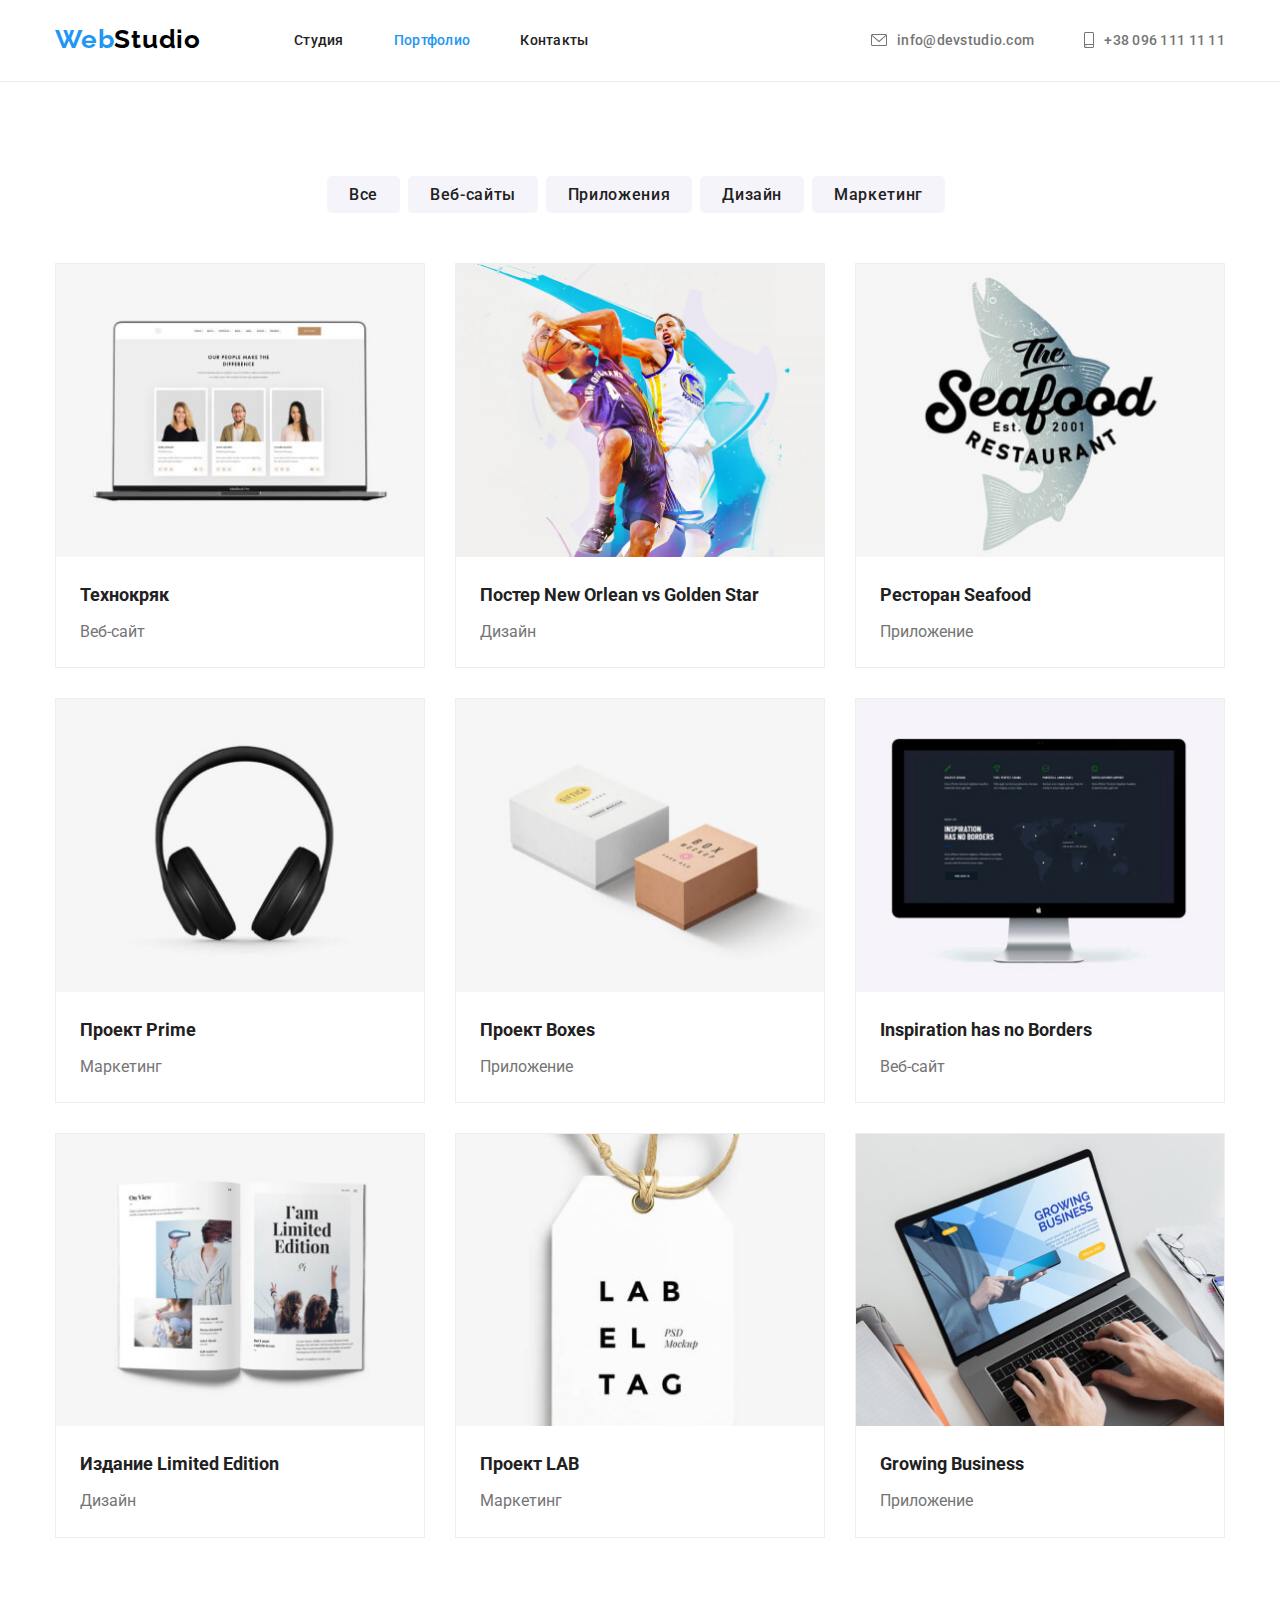
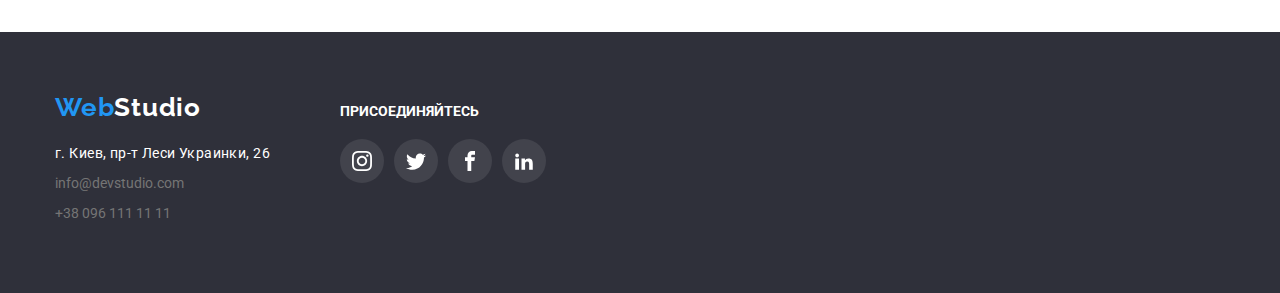
==== portfolio.html @ 6a92f4c7 "start project" ====
<!DOCTYPE html>
<html lang="en">
<head>
    <meta charset="UTF-8">
    <meta name="viewport" content="width=device-width, initial-scale=1.0">
    <meta http-equiv="X-UA-Compatible" content="ie=edge">
    <link rel="stylesheet" href="./css/normalize.css">
    <link rel="preconnect" href="https://fonts.gstatic.com">
    <link href="https://fonts.googleapis.com/css2?family=Raleway:wght@700&family=Roboto:wght@400;500;700;900&display=swap" rel="stylesheet">
    <link rel="stylesheet" href="./css/variables.css">
    <link rel="stylesheet" href="./images/icons/sprite.svg">
    <link rel="stylesheet" href="./css/style.css">
    <title>Portfolio</title>
</head>
<body>
    <header class="sec-header">
        <div class="container header">
            <nav class="header-nav">
                <a href="index.html"><span class="emblem">Web</span><span class="emblem-nav">Studio</span></a>
                <ul class="header-nav-list">
                    <li class="header-a"><a href="index.html">Студия</a></li>
                    <li class="header-a"><a class="header-a-portfolio" href="portfolio.html">Портфолио</a></li>
                    <li class="header-a"><a href="">Контакты</a></li>
                </ul>
            </nav>
            <ul class="header-nav-contacts">
                <li class="header-icon-text">
                    <a href="mailto:info@devstudio.com">
                        <svg class="icon icon-envelope">
                            <use href="./images/icons/sprite.svg#envelope"></use>
                        </svg>
                        info@devstudio.com
                    </a>
                </li>
                <li class="header-icon-text">
                    <a href="tel:+380961111111">
                        <svg class="icon icon-phone">
                            <use href="./images/icons/sprite.svg#phone"></use>
                        </svg>
                    +38 096 111 11 11</a>
                </li>
            </ul>
        </div>
    </header>
    <main>
        <section class="sec-view">
            <div class="container">
                <h1 hidden>Наши инструменты</h1>
                <ul class="tools">
                    <li><button class="btns">Все</button></li>
                    <li><button class="btns">Веб-сайты</button></li>
                    <li><button class="btns">Приложения</button></li>
                    <li><button class="btns">Дизайн</button></li>
                    <li><button class="btns">Маркетинг</button></li>
                </ul>
                <h2 hidden>Наши работы</h2>
                <ul class="view">
                    <li>
                        <a class="view-a" href="">
                            <img src="./images/note.jpg" alt="Технокряк">
                            <div class="view-card-text">
                                <h3>Технокряк</h3>
                                <p>Веб-сайт</p>
                            </div>
                        </a>
                    </li> 
                    <li>
                        <a class="view-a" href="">
                            <img src="./images/basket.jpg" alt="Постер New Orlean vs Golden Star">
                            <div class="view-card-text">
                                <h3>Постер New Orlean vs Golden Star</h3>
                                <p>Дизайн</p>
                            </div>
                        </a>
                    </li>
                    <li>
                        <a class="view-a" href="">
                            <img src="./images/fish.jpg" alt="Ресторан Seafood">
                            <div class="view-card-text">
                                <h3>Ресторан Seafood</h3>
                                <p>Приложение</p>
                            </div>
                        </a>
                    </li>
                    <li>
                        <a class="view-a" href="">
                            <img src="./images/hphones.jpg" alt="Проект Prime">
                            <div class="view-card-text">
                                <h3>Проект Prime</h3>
                                <p>Маркетинг</p>
                            </div>
                        </a>
                    </li>
                    <li>
                        <a class="view-a" href="">
                            <img src="./images/boxes.jpg" alt="Проект Boxes">
                            <div class="view-card-text">
                                <h3>Проект Boxes</h3>
                                <p>Приложение</p>
                            </div>
                        </a>
                    </li>
                    <li>
                        <a class="view-a" href="">
                            <img src="./images/screen.jpg" alt="Inspiration has no Borders">
                            <div class="view-card-text">
                                <h3>Inspiration has no Borders</h3>
                                <p>Веб-сайт</p>
                            </div>
                        </a>
                    </li>
                    <li>
                        <a class="view-a" href="">
                            <img src="./images/book.jpg" alt="Издание Limited Edition">
                            <div class="view-card-text">
                                <h3>Издание Limited Edition</h3>
                                <p>Дизайн</p>
                            </div>
                        </a>
                    </li>
                    <li>
                        <a class="view-a" href="">
                            <img src="./images/label.jpg" alt="Проект LAB">
                            <div class="view-card-text">
                                <h3>Проект LAB</h3>
                                <p>Маркетинг</p>
                            </div>
                        </a>
                    </li>
                    <li>
                        <a class="view-a" href="">
                            <img src="./images/note-hands.jpg" alt="Growing Business">
                            <div class="view-card-text">
                                <h3>Growing Business</h3>
                                <p>Приложение</p>
                            </div>
                        </a>
                    </li>
                </ul>
            </div>
        </section>
    </main>
    <footer class="footer">
        <div class="container">
            <div class="footer-em">
                <a href="index.html"><span class="emblem">Web</span><span class="emblem-footer">Studio</span></a>
                <address class="footer-ad">г. Киев, пр-т Леси Украинки, 26</address>
                <ul>
                    <li>
                        <a class="footer-a" href="mailto:info@devstudio.com">info@devstudio.com</a>
                    </li>
                    <li>
                        <a class="footer-a" href="tel:+380961111111">+38 096 111 11 11</a>
                    </li>
                </ul>
            </div>
            <div class="footer-join">
                <p>присоединяйтесь</p>
                <ul class="social-icon">
                    <li>
                        <a class="footer-social-icon-a" href="">
                            <svg class="icon icon-f">
                                <use href="./images/icons/sprite.svg#icon-instagram" ></use>
                            </svg>
                        </a>
                    </li>
                    <li>
                        <a class="footer-social-icon-a" href="">
                            <svg class="icon icon-f">
                                <use href="./images/icons/sprite.svg#icon-twitter"></use>
                            </svg>
                        </a>
                    </li>
                    <li>
                        <a class="footer-social-icon-a" href="">
                            <svg class="icon icon-f">
                                <use href="./images/icons/sprite.svg#icon-facebook"></use>
                            </svg>
                        </a>
                    </li>
                    <li>
                        <a class="footer-social-icon-a" href="">
                            <svg class="icon icon-f">
                                <use href="./images/icons/sprite.svg#icon-linkedin2"></use>
                            </svg>
                        </a>
                    </li>
                </ul>
            </div>
        </div>
    </footer> 
</body>
</html>
---- css/variables.css ----
:root {
    --main-text: rgba(33, 33, 33, 1);
    --ad-main-text: rgba(117, 117, 117, 1);
    --ad-hover-text: rgba(33, 150, 243, 1);
    --on-back-text-op60: rgba(255, 255, 255, 0.6);
    --on-back-text: rgba(255, 255, 255, 1);
    --emblem-text: rgba(0,0,0,1);
    --shadow-main: rgba(0,0,0,0.2);
    --back-main: rgba(47, 48, 58, 1);
    --back-main-op40: rgba(47, 48, 58, 0.4);
    --back-ad-main: rgba(245, 244, 250, 1);
    --back-ad-hover: rgba(33, 150, 243, 1);
    --back-team: rgba(255, 255, 255, 1);
    --line-view: rgba(238,238,238,1);
    --header-border: rgba(236,236,236,1);
    --social-icon-main: rgba(175,177,184,1);
    --social-icon-ad-main: rgba(238,238,238,0.1);
    --gradient-op10:  rgba(255, 255, 255, 0.1);
}
---- css/style.css ----
body {
    font-family: 'Roboto', sans-serif;
    color: var(--main-text);
    line-height: 1.0;
}
img {
    display: block;
    max-width: 100%;
    height: auto;
}
a {
    display: block;
}
.icon {
    display: inline-block;
    width: 20px;
    height: 44px;
    stroke-width: 0;
    fill: var(--social-icon-main);
  }
.container {
    width: 1200px;
    padding: 0 15px;
    margin: 0 auto;
}
/* секция HEADER */
.sec-header {
    border-bottom: 1px solid var(--header-border);
}
.header,
.header-nav,  
.header-nav-list, 
.header-nav-contacts {
    display: flex;
}
.header {
    justify-content: space-between;
    align-items: center;
 }
.emblem {
    color: var(--ad-hover-text); 
    line-height: 1.2;
    letter-spacing: 0.03em;
}
.emblem-nav {
    color: var(--emblem-text);
    line-height: 1.2;
    letter-spacing: 0.03em;
}
.header-nav > a {
    font-family: 'Raleway', sans-serif;
    font-size: 26px;
    font-weight: bold;
    padding-top: 24px;
    padding-bottom: 24px;
}
.header-nav-list {
    align-items: center;
    margin-left: 93px;
}
.header-nav-list a {
    display: block;
    color: var(--main-text);
    font-size: 14px;
    font-weight: 500;
    padding-top: 32px;
    padding-bottom: 32px;
    letter-spacing: 0.02em;
    line-height: 1.2;
}
.header-nav-list li {
    margin-right: 50px;
}
.header-nav-contacts li {
    margin-left: 50px;
}
.header-nav-list .header-a-portfolio {
    color: var(--ad-hover-text);
}
.header-nav-contacts a {
    display: flex;
    color: var(--ad-main-text);
    font-size: 14px;
    font-weight: 500;
    letter-spacing: 0.02em;
    line-height: 1.2;
    padding-top: 32px;
    padding-bottom: 32px;
    align-items: center;
}
.header a:hover, .header a:focus {
    color: var(--ad-hover-text);
    cursor: pointer;
}
.header-icon-text svg {
    display: flex;
}
.header-icon-text {
    display: flex;
    align-items: center;
}
.icon-envelope {
    width: 16px;
    height: 12px;
    margin-right: 10px;
    fill: currentColor;
}
.icon-phone {
    width: 10px;
    height: 16px;
    margin-right: 10px;
    fill: currentColor;
}
/* --ЭФФЕКТИВНЫЕ РЕШЕНИЯ-- */

.ef-solutions {
    display: flex;
    align-items: center;
    background-image: linear-gradient(to bottom, var(--back-main-op40), var(--back-main-op40)), url(../images/main.jpg);
    max-width: 1600px;
    margin: 0 auto;
    height: 600px;
    background-repeat: no-repeat;
    background-size: cover;
    background-position-x: center;
}
.solutions {
    display: flex;
    flex-direction: column;
    align-items: center;
}
.solutions h1 {
    color: var(--on-back-text);
    justify-content: center;
    text-align: center;
    margin: 0 0 30px 0;
    font-size: 44px;
    font-weight: 900;
    text-transform: uppercase;
    letter-spacing: 0.06em;
    line-height: 1.38;
}
.btn {
    background-color: var(--back-ad-hover);
    color: var(--on-back-text);
    font-weight: 700;
    letter-spacing: 0.06em;
    line-height: 1.87;
    padding: 10px 32px;
    border-radius: 5px;
    border: none;
}
.btn:hover, .btn:focus {
    cursor: pointer;
}
/* секция НАШИ ПРЕИМУЩЕСТВА */
.sec-edge {
    padding: 94px 0;
}
.edge {
    display: flex;
    justify-content: space-between;
}
.edge li {
    width: 270px;
}
.edge h3 {
    text-transform: uppercase;
    font-size: 14px;
    font-weight: bold;
    color: var(--main-text);
    margin: 0 0 10px 0;
    line-height: 1.2;
    letter-spacing: 0.03em;
}
.edge p {
    font-size: 14px;
    color: var(--ad-main-text);
    padding: 0;
    margin: 0;
    line-height: 1.8;
    letter-spacing: 0.03em;
}
.icon-antenna,
.icon-clock,
.icon-diagram,
.icon-astronavt {
    width: 70px;
    height: 70px;
    fill: var(--main-text);
}
.edge-icon-bg {
    display: flex;
    align-items: center;
    justify-content: center;
    background-color: var(--back-ad-main);
    margin-bottom: 30px;
    height: 120px;
}
/* секция ЧЕМ МЫ ЗАНИМАЕМСЯ */
.we-doing {
    padding-bottom: 94px;
}
.we-doing h2 {
    font-size: 36px;
    font-weight: bold;
    color: var(--main-text);
    text-align: center;
    line-height: 1.18;
    letter-spacing: 0.03em;
    margin: 0;
    margin-bottom: 50px;
}
.we-doing-images {
    display: flex;
    justify-content: space-between;
}
.img {
    width: 370px;
}
/* секция НАША КОМАНДА */
.sec-team {
    background-color: var(--back-ad-main);
    padding-top: 94px;
    padding-bottom: 94px;
}
.sec-team h2 {
    color: var(--main-text);
    font-size: 36px;
    font-weight: bold;
    text-align: center;
    line-height: 1.2;
    letter-spacing: 0.03em;
    margin: 0;
    margin-bottom: 50px;
}
.our-team {
    display: flex;
    justify-content: space-between;
}
.our-team h3 {
    color: var(--main-text);
    font-size: 16px;
    font-weight: 500;
    line-height: 1.2;
    letter-spacing: 0.03em;
    margin: 0 0 10px 0;
}
.our-team p {
    color: var(--ad-main-text);
    line-height: 1.2;
    letter-spacing: 0.03em;
    margin: 0 0 16px 0;
}
.our-team > li {
    width: 270px;
    background-color: var(--back-team);
    box-shadow: 0 4px 8px 0 rgba(0,0,0,0.2);
    border-radius: 0 0 4px 4px;
}
.team-card-text {
    text-align: center;
    padding: 30px 0 30px 0;
}
.social-icon {
    display: flex;
    justify-content: center;
}
.social-icon li {
    width: 44px;
    height: 44px;
    margin: 0 5px;
}
.social-icon li:hover {
    background-color: var(--back-ad-hover);
    border-radius: 50%;
    cursor: pointer;
}
.social-icon li:hover .icon-team {
    fill: var(--on-back-text);
}
.social-icon a {
    display: block;
    border-radius: 50%;
}
.social-icon a:focus svg {
    fill: var(--back-team);
}
.social-icon a:focus {
    background-color: var(--back-ad-hover);
    }
/* секция ПОСТОЯННЫЕ КЛИЕНТЫ */
.const-clients {
    padding-top: 94px;
    padding-bottom: 94px;
}
.const-clients h2 {
    text-align: center;
    font-size: 36px;
    font-weight: bold;
    letter-spacing: 0.03em;
    line-height: 1.18;
    margin: 0 0 50px 0;
}
.clients {
    display: flex;
    justify-content: space-between;
}
.client {
    display: flex;
    justify-content: center;
    width: 170px;
    height: 90px;
    border: 1px solid var(--social-icon-main);
    border-radius: 4px;
}
.client-svg {
    display: flex;
    align-items: center;
}
.icon-yaco {
    width: 44px;
    height: 50px;
}
.icon-tagline {
    width: 40px;
    height: 52px;
}
.icon-company {
    width: 42px;
    height: 42px;
}
.icon-foster {
    width: 80px;
    height: 42px;
}
.icon-brand {
    width: 60px;
    height: 46px;

}
.icon-companytl {
    width: 88px;
    height: 46px;
}
.client:hover {
    border: 1px solid var(--back-ad-hover);
    cursor: pointer;
}
.client:hover .icon {
    fill: var(--back-ad-hover);
}
.client-svg:focus svg {
    fill: var(--back-ad-hover);
}
/* ПОРТФОЛИО */
.sec-view {
    padding: 94px 0 64px 0;
}
.sec-view li:hover, .sec-view li:focus {
    cursor: pointer;
}
.tools {
    display: flex;
    justify-content: center;
    margin-bottom: 50px;
}
.tools li {
    margin: 0 8px 0 0;
}
.btns {
    background-color: var(--back-ad-main);
    color: var(--main-text);
    font-weight: 500;
    line-height: 1.6;
    letter-spacing: 0.04em;
    padding: 6px 22px;
    border-radius: 5px;
    border: none;
    cursor: pointer;
}
.btns:hover, .btns:focus    {
    background-color: var(--back-ad-hover);
    color: var(--on-back-text);
    box-shadow: 2px 4px 4px 2px var(--shadow-main);
}
.view {
    display: flex;
    flex-wrap: wrap;
    justify-content: space-between;
    margin: 0;
}
.view-card-text {
    padding: 20px 24px 20px 24px;
}
.view li {
    width: 370px;
    border: 1px solid var(--line-view);
    margin-bottom: 30px;
}
.view li:hover {
    box-shadow: 0 4px 8px 0 var(--shadow-main);
}
.view-a:focus {
    box-shadow: 0 4px 8px 0 var(--shadow-main);
}
.view h3 {
    color: var(--main-text);
    font-size: 18px;
    margin: 0 0 4px 0;
    line-height: 2.0;
}
.view p {
    color: var(--ad-main-text);
    line-height: 1.9;
    margin: 0;
}
/* секция FOOTER */
.footer {
    background-color: var(--back-main);
    padding: 60px 0;
    margin: 0;
}
.footer .container {
    display: flex;

}
.footer-em {
    margin: 0 70px 0 0;
    align-self: baseline;
}
.footer-em > a {
    font-family: 'Raleway', sans-serif;
    font-size: 26px;
    font-weight: bold;
    padding: 0;

}
.emblem-footer {
    color: var(--on-back-text);
    line-height: 1.2;
    letter-spacing: 0.03em;
}
.footer-ad {
    color: var(--on-back-text);
    font-size: 14px;
    line-height: 1.5;
    letter-spacing: 0.03em;
    margin: 20px 0 9px 0;
}
.footer-a {
    display: block;
    color: var(--ad-main-text);
    font-size: 14px;
    line-height: 1.5;
    margin: 0 0 9px 0;
}
.footer a:hover, .footer a:focus {
    color: var(--ad-hover-text);
    cursor: pointer;
}
.footer-join {
    color: var(--on-back-text);
    align-self: baseline;

}
.footer-join > p {
    margin: 0 0 20px 0;
    text-transform: uppercase;
    font-weight: 700;
    font-size: 14px;
    line-height: 1.15;
}
.footer-social-icon-a {
    background-color: var(--social-icon-ad-main);
    border-radius: 50%;
}
.footer-join a {
    display: flex;
    justify-content: center;
}
.footer-join li {
    margin: 0 10px 0 0;
}
.footer-social-icon-a:hover, .footer-social-icon-a:focus {
    background-color: var(--back-ad-hover);
}
.icon-f {
    fill: var(--on-back-text);
}
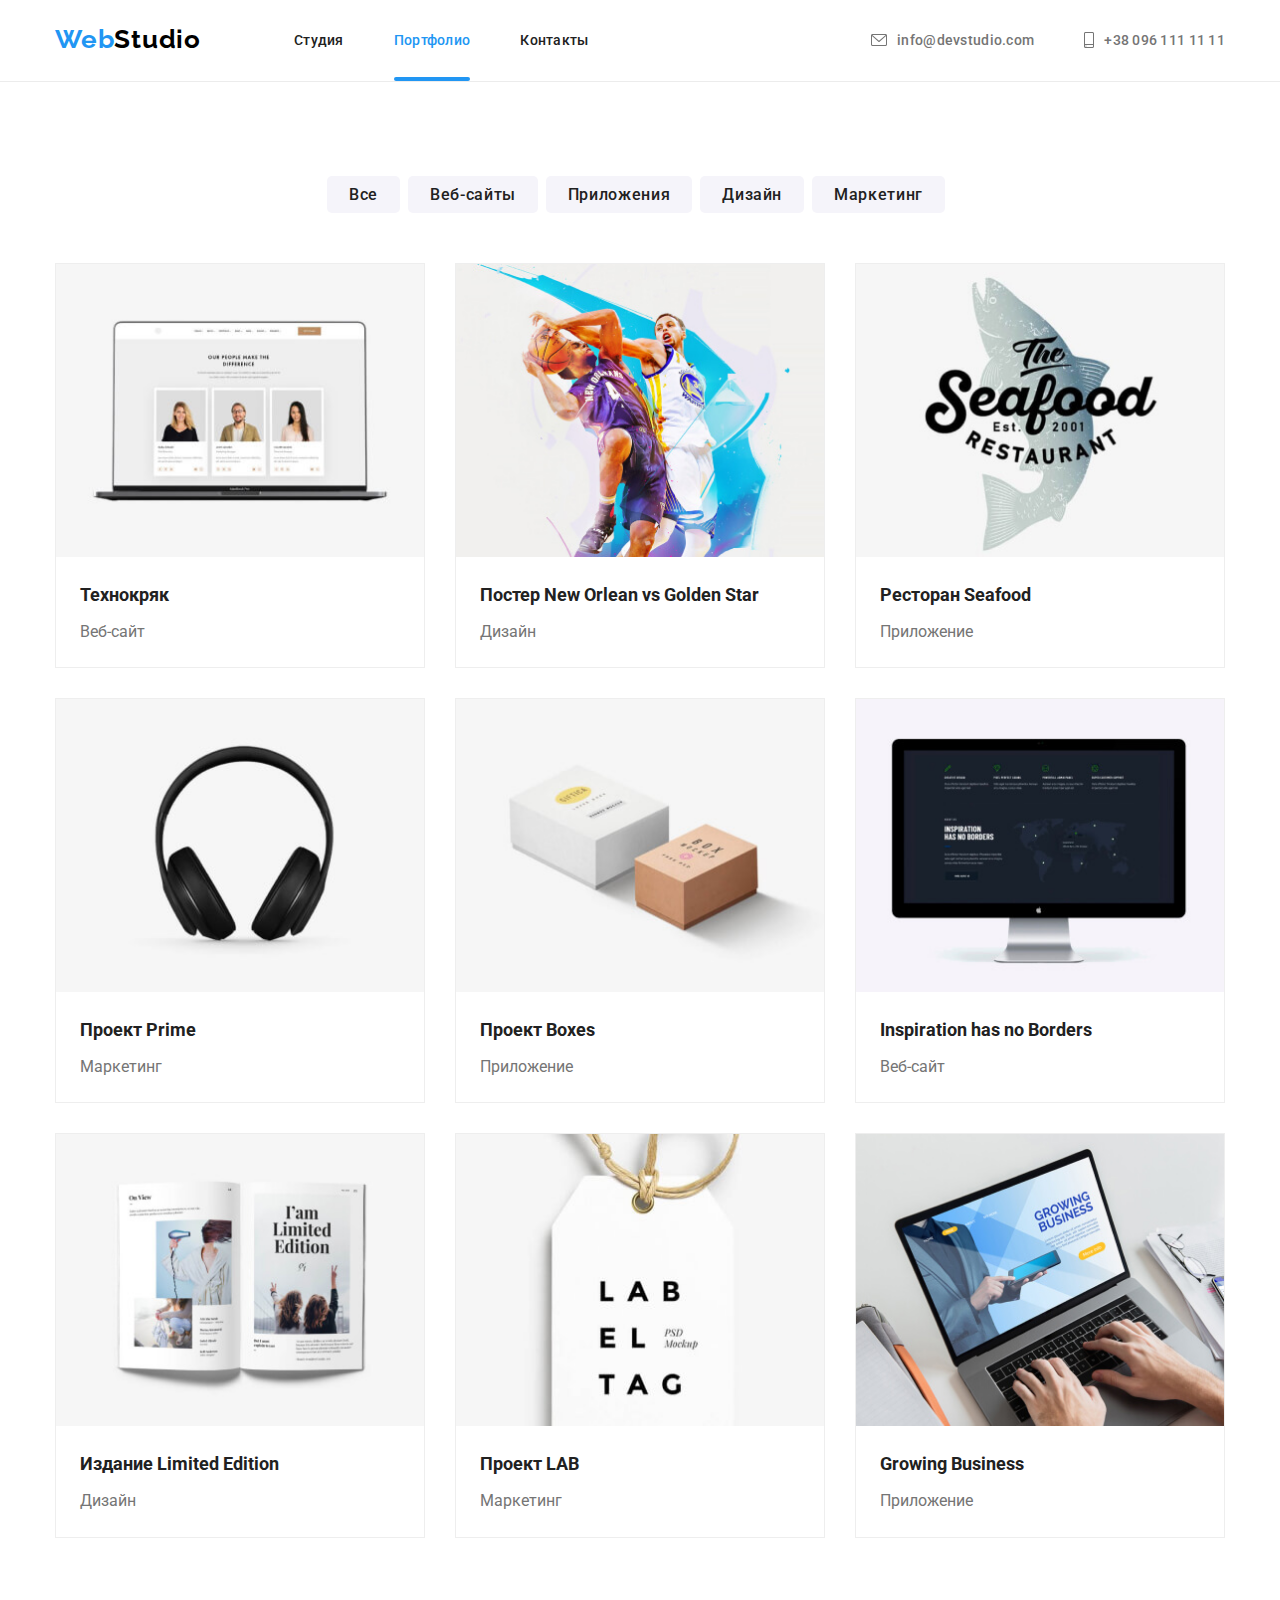
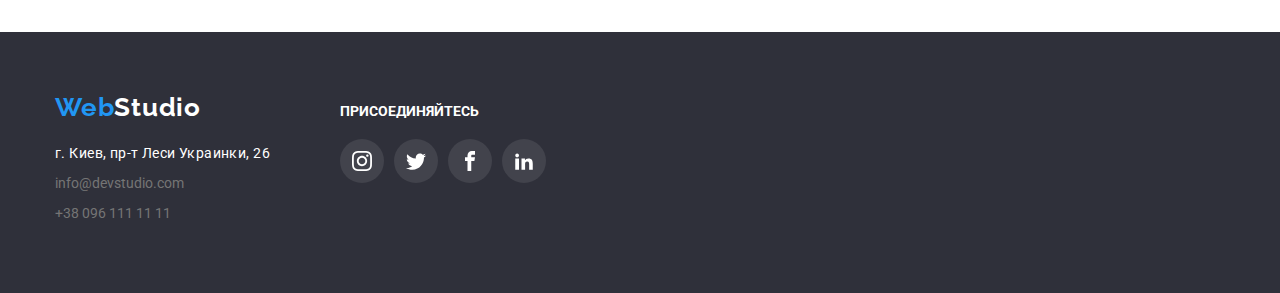
==== commit de310a3a: "all transitions work by hover and focus" ====
--- a/portfolio.html
+++ b/portfolio.html
@@ -13,7 +13,7 @@
     <title>Portfolio</title>
 </head>
 <body>
-    <header class="sec-header">
+    <header class="sec-header sec-header-border">
         <div class="container header">
             <nav class="header-nav">
                 <a href="index.html"><span class="emblem">Web</span><span class="emblem-nav">Studio</span></a>
--- a/css/variables.css
+++ b/css/variables.css
@@ -16,6 +16,8 @@
     --social-icon-main: rgba(175,177,184,1);
     --social-icon-ad-main: rgba(238,238,238,0.1);
     --gradient-op10:  rgba(255, 255, 255, 0.1);
+    --back-main-op80: rgba(47, 48, 58, 0.8);
+
 }
 
 
--- a/css/style.css
+++ b/css/style.css
@@ -17,6 +17,7 @@
     height: 44px;
     stroke-width: 0;
     fill: var(--social-icon-main);
+    transition: fill 250ms cubic-bezier(0.1, 0.7, 1.0, 0.1);
   }
 .container {
     width: 1200px;
@@ -24,7 +25,7 @@
     margin: 0 auto;
 }
 /* секция HEADER */
-.sec-header {
+.sec-header-border {
     border-bottom: 1px solid var(--header-border);
 }
 .header,
@@ -36,7 +37,10 @@
 .header {
     justify-content: space-between;
     align-items: center;
- }
+}
+.header a {
+    transition: color 250ms cubic-bezier(0.1, 0.7, 1.0, 0.1);
+}
 .emblem {
     color: var(--ad-hover-text); 
     line-height: 1.2;
@@ -59,7 +63,6 @@
     margin-left: 93px;
 }
 .header-nav-list a {
-    display: block;
     color: var(--main-text);
     font-size: 14px;
     font-weight: 500;
@@ -76,6 +79,20 @@
 }
 .header-nav-list .header-a-portfolio {
     color: var(--ad-hover-text);
+}
+.header-a {
+    position: relative;
+}
+.header-a-portfolio::after {
+    display: inline-block;
+    content: "";
+    width: 100%;
+    height: 4px;
+    border-radius: 2px;
+    position: absolute;
+    bottom: 0;
+    left: 0;
+    background-color: var(--ad-hover-text);
 }
 .header-nav-contacts a {
     display: flex;
@@ -152,6 +169,22 @@
 }
 .btn:hover, .btn:focus {
     cursor: pointer;
+    transition-duration: 250ms;
+    transition-timing-function: cubic-bezier(0.1, 0.7, 1.0, 0.1);
+}
+.is-hidden {
+    visibility: hidden;
+    opacity: 0;
+    pointer-events: none;
+}
+.backdrop {
+    position: fixed;
+    top: 45px;
+    left: 40px;
+    width: 450px;
+    height: 250px;
+    background-color: rgba(0, 0, 0, 0.5);
+    transition: opasity 250ms cubic-bezier(0.4, 0, 0.2, 1), visibility 250ms cubic-bezier(0.4, 0, 0.2, 1);
 }
 /* секция НАШИ ПРЕИМУЩЕСТВА */
 .sec-edge {
@@ -215,8 +248,26 @@
     display: flex;
     justify-content: space-between;
 }
-.img {
+.we-doing-li {
     width: 370px;
+    position: relative;
+}
+.we-doing-aplic {
+    position: absolute;
+    bottom: 0;
+    text-transform: uppercase;
+    font-size: 14px;
+    font-weight: 700;
+    width: 370px;
+    height: 70px;
+    letter-spacing: 0.03em;
+    background: var(--back-main-op80);
+    color: var(--on-back-text);
+    margin: 0;
+    display: flex;
+    justify-content: center;
+    align-items: center;
+    position: relative;
 }
 /* секция НАША КОМАНДА */
 .sec-team {
@@ -270,6 +321,8 @@
     width: 44px;
     height: 44px;
     margin: 0 5px;
+    border-radius: 50%;
+    transition: background 250ms cubic-bezier(0.1, 0.7, 1.0, 0.1);
 }
 .social-icon li:hover {
     background-color: var(--back-ad-hover);
@@ -282,13 +335,14 @@
 .social-icon a {
     display: block;
     border-radius: 50%;
+    transition: background 250ms cubic-bezier(0.1, 0.7, 1.0, 0.1);
 }
 .social-icon a:focus svg {
     fill: var(--back-team);
 }
 .social-icon a:focus {
     background-color: var(--back-ad-hover);
-    }
+}
 /* секция ПОСТОЯННЫЕ КЛИЕНТЫ */
 .const-clients {
     padding-top: 94px;
@@ -313,6 +367,7 @@
     height: 90px;
     border: 1px solid var(--social-icon-main);
     border-radius: 4px;
+    transition: border 250ms cubic-bezier(0.1, 0.7, 1.0, 0.1);
 }
 .client-svg {
     display: flex;
@@ -337,7 +392,6 @@
 .icon-brand {
     width: 60px;
     height: 46px;
-
 }
 .icon-companytl {
     width: 88px;
@@ -356,9 +410,6 @@
 /* ПОРТФОЛИО */
 .sec-view {
     padding: 94px 0 64px 0;
-}
-.sec-view li:hover, .sec-view li:focus {
-    cursor: pointer;
 }
 .tools {
     display: flex;
@@ -378,6 +429,7 @@
     border-radius: 5px;
     border: none;
     cursor: pointer;
+    transition: background-color 250ms cubic-bezier(0.1, 0.7, 1.0, 0.1), box-shadow 250ms cubic-bezier(0.1, 0.7, 1.0, 0.1);
 }
 .btns:hover, .btns:focus    {
     background-color: var(--back-ad-hover);
@@ -389,6 +441,9 @@
     flex-wrap: wrap;
     justify-content: space-between;
     margin: 0;
+}
+.view-a {
+    transition: box-shadow 250ms cubic-bezier(0.1, 0.7, 1.0, 0.1);
 }
 .view-card-text {
     padding: 20px 24px 20px 24px;
@@ -397,11 +452,9 @@
     width: 370px;
     border: 1px solid var(--line-view);
     margin-bottom: 30px;
-}
-.view li:hover {
-    box-shadow: 0 4px 8px 0 var(--shadow-main);
-}
-.view-a:focus {
+    transition: box-shadow 250ms cubic-bezier(0.1, 0.7, 1.0, 0.1);
+}
+.view-a:focus, .view li:hover {
     box-shadow: 0 4px 8px 0 var(--shadow-main);
 }
 .view h3 {
@@ -423,18 +476,19 @@
 }
 .footer .container {
     display: flex;
-
 }
 .footer-em {
     margin: 0 70px 0 0;
     align-self: baseline;
+}
+.footer-em a {
+    transition: color 250ms cubic-bezier(0.1, 0.7, 1.0, 0.1);
 }
 .footer-em > a {
     font-family: 'Raleway', sans-serif;
     font-size: 26px;
     font-weight: bold;
     padding: 0;
-
 }
 .emblem-footer {
     color: var(--on-back-text);
@@ -455,14 +509,13 @@
     line-height: 1.5;
     margin: 0 0 9px 0;
 }
-.footer a:hover, .footer a:focus {
+.footer-em a:hover, .footer-em a:focus {
     color: var(--ad-hover-text);
     cursor: pointer;
 }
 .footer-join {
     color: var(--on-back-text);
     align-self: baseline;
-
 }
 .footer-join > p {
     margin: 0 0 20px 0;
@@ -473,7 +526,6 @@
 }
 .footer-social-icon-a {
     background-color: var(--social-icon-ad-main);
-    border-radius: 50%;
 }
 .footer-join a {
     display: flex;
@@ -482,9 +534,6 @@
 .footer-join li {
     margin: 0 10px 0 0;
 }
-.footer-social-icon-a:hover, .footer-social-icon-a:focus {
-    background-color: var(--back-ad-hover);
-}
 .icon-f {
     fill: var(--on-back-text);
 }
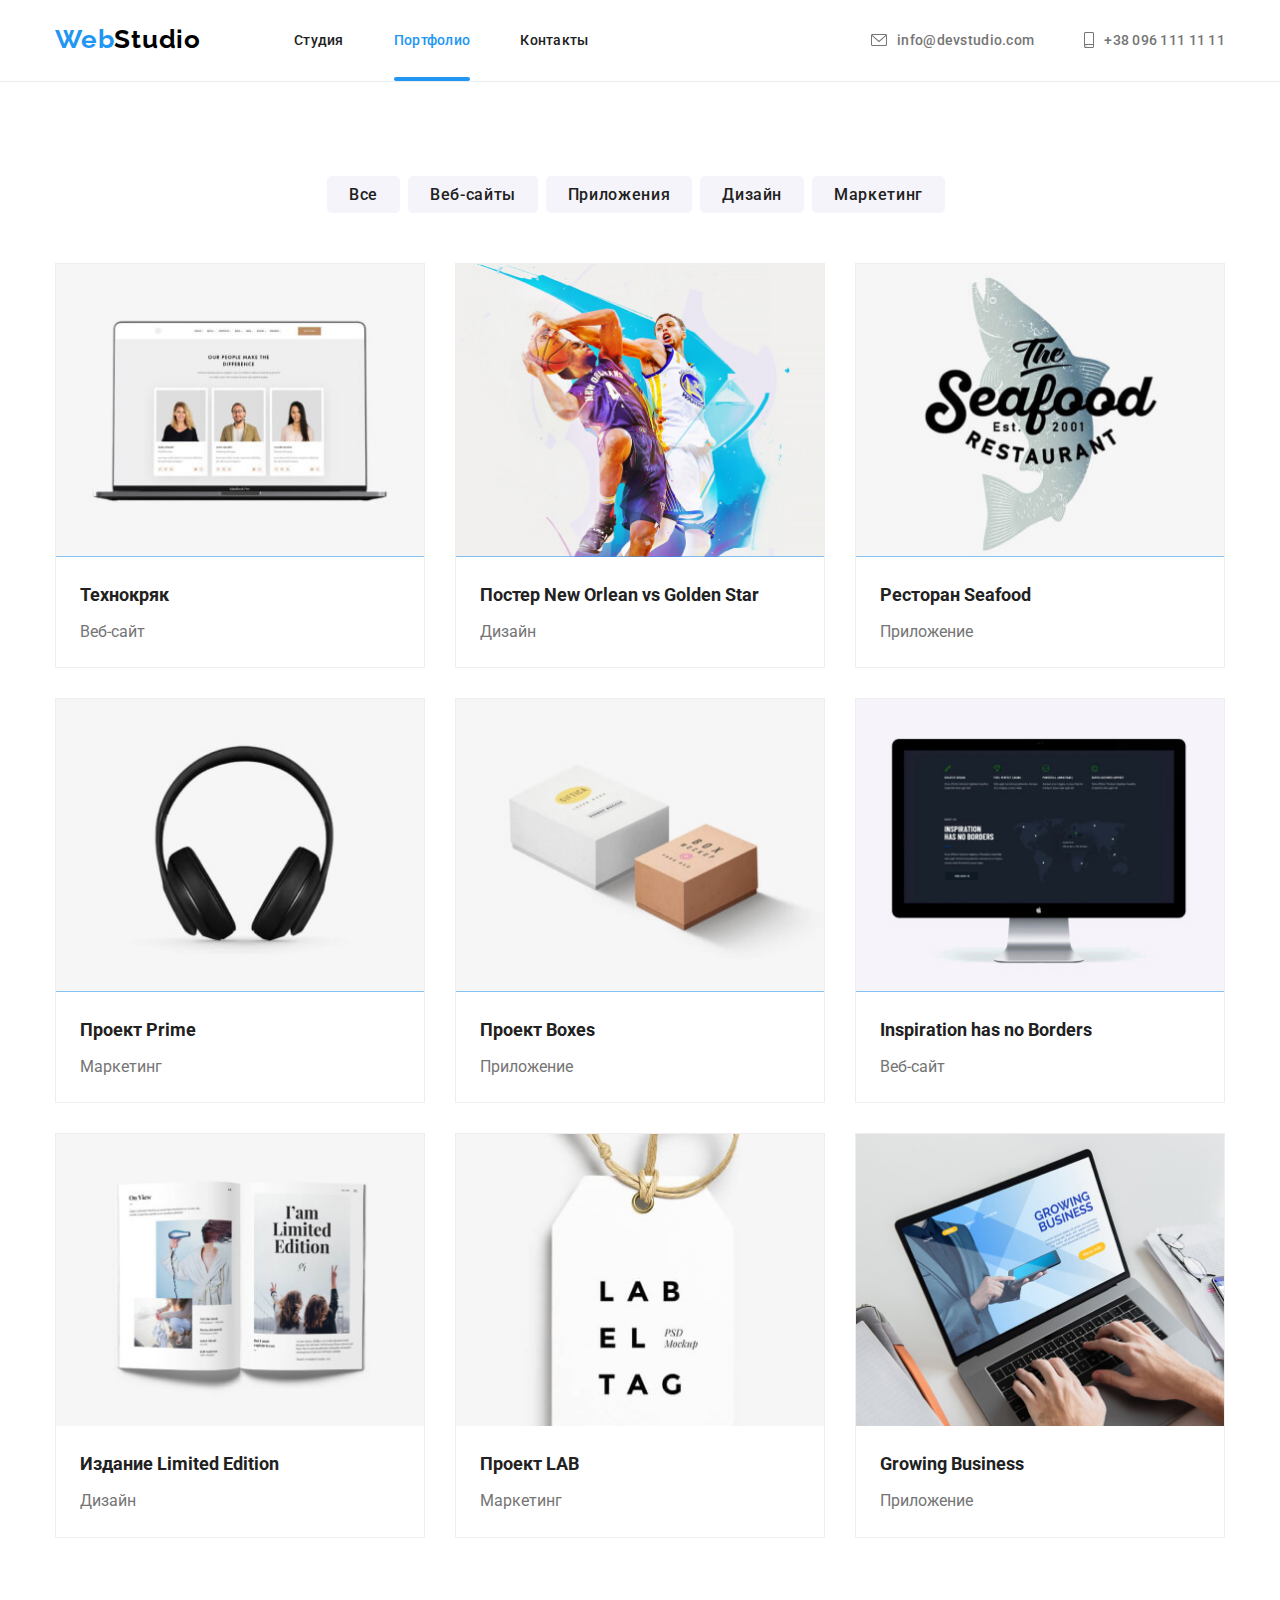
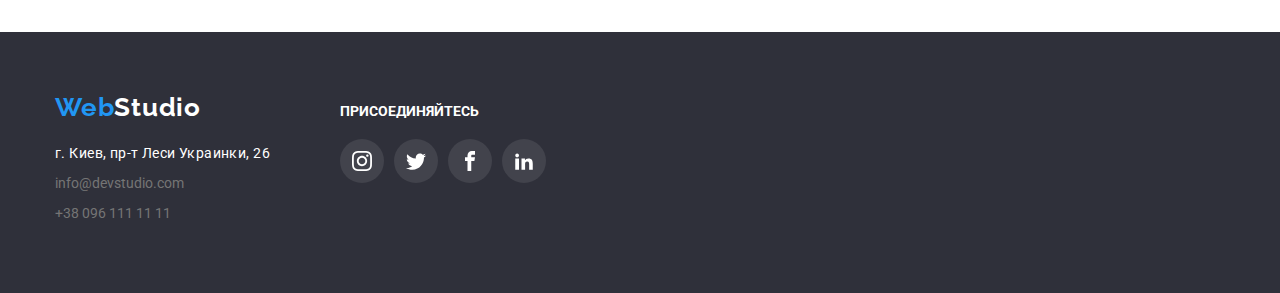
==== commit 4e76a3db: "overlay with text" ====
--- a/portfolio.html
+++ b/portfolio.html
@@ -57,7 +57,12 @@
                 <ul class="view">
                     <li>
                         <a class="view-a" href="">
-                            <img src="./images/note.jpg" alt="Технокряк">
+                            <div class="view-card">
+                                <img src="./images/note.jpg" alt="Технокряк">
+                                <div class="view-card-overlay">
+                                    <p class="view-card-overlay-text">Технокряк это современная площадка распространения коронавируса. Компании используют эту платформу для цифрового шпионажа и атак на защищённые сервера конкурентов.</p>
+                                </div>
+                            </div>
                             <div class="view-card-text">
                                 <h3>Технокряк</h3>
                                 <p>Веб-сайт</p>
@@ -66,7 +71,12 @@
                     </li> 
                     <li>
                         <a class="view-a" href="">
-                            <img src="./images/basket.jpg" alt="Постер New Orlean vs Golden Star">
+                            <div class="view-card">
+                                <img src="./images/basket.jpg" alt="Постер New Orlean vs Golden Star">
+                                <div class="view-card-overlay">
+                                    <p class="view-card-overlay-text">Технокряк это современная площадка распространения коронавируса. Компании используют эту платформу для цифрового шпионажа и атак на защищённые сервера конкурентов.</p>
+                                </div>
+                            </div>
                             <div class="view-card-text">
                                 <h3>Постер New Orlean vs Golden Star</h3>
                                 <p>Дизайн</p>
@@ -75,7 +85,12 @@
                     </li>
                     <li>
                         <a class="view-a" href="">
-                            <img src="./images/fish.jpg" alt="Ресторан Seafood">
+                            <div class="view-card">
+                                <img src="./images/fish.jpg" alt="Ресторан Seafood">
+                                <div class="view-card-overlay">
+                                    <p class="view-card-overlay-text">Технокряк это современная площадка распространения коронавируса. Компании используют эту платформу для цифрового шпионажа и атак на защищённые сервера конкурентов.</p>
+                                </div>
+                            </div>
                             <div class="view-card-text">
                                 <h3>Ресторан Seafood</h3>
                                 <p>Приложение</p>
@@ -84,7 +99,12 @@
                     </li>
                     <li>
                         <a class="view-a" href="">
-                            <img src="./images/hphones.jpg" alt="Проект Prime">
+                            <div class="view-card">
+                                <img src="./images/hphones.jpg" alt="Проект Prime">
+                                <div class="view-card-overlay">
+                                    <p class="view-card-overlay-text">Технокряк это современная площадка распространения коронавируса. Компании используют эту платформу для цифрового шпионажа и атак на защищённые сервера конкурентов.</p>
+                                </div>
+                            </div>
                             <div class="view-card-text">
                                 <h3>Проект Prime</h3>
                                 <p>Маркетинг</p>
@@ -93,7 +113,12 @@
                     </li>
                     <li>
                         <a class="view-a" href="">
-                            <img src="./images/boxes.jpg" alt="Проект Boxes">
+                            <div class="view-card">
+                                <img src="./images/boxes.jpg" alt="Проект Boxes">
+                                <div class="view-card-overlay">
+                                    <p class="view-card-overlay-text">Технокряк это современная площадка распространения коронавируса. Компании используют эту платформу для цифрового шпионажа и атак на защищённые сервера конкурентов.</p>
+                                </div>
+                            </div>
                             <div class="view-card-text">
                                 <h3>Проект Boxes</h3>
                                 <p>Приложение</p>
@@ -102,7 +127,12 @@
                     </li>
                     <li>
                         <a class="view-a" href="">
-                            <img src="./images/screen.jpg" alt="Inspiration has no Borders">
+                            <div class="view-card">
+                                <img src="./images/screen.jpg" alt="Inspiration has no Borders">
+                                <div class="view-card-overlay">
+                                    <p class="view-card-overlay-text">Технокряк это современная площадка распространения коронавируса. Компании используют эту платформу для цифрового шпионажа и атак на защищённые сервера конкурентов.</p>
+                                </div>
+                            </div>
                             <div class="view-card-text">
                                 <h3>Inspiration has no Borders</h3>
                                 <p>Веб-сайт</p>
@@ -111,7 +141,12 @@
                     </li>
                     <li>
                         <a class="view-a" href="">
-                            <img src="./images/book.jpg" alt="Издание Limited Edition">
+                            <div class="view-card">
+                                <img src="./images/book.jpg" alt="Издание Limited Edition">
+                                <div class="view-card-overlay">
+                                    <p class="view-card-overlay-text">Технокряк это современная площадка распространения коронавируса. Компании используют эту платформу для цифрового шпионажа и атак на защищённые сервера конкурентов.</p>
+                                </div>
+                            </div>
                             <div class="view-card-text">
                                 <h3>Издание Limited Edition</h3>
                                 <p>Дизайн</p>
@@ -120,7 +155,12 @@
                     </li>
                     <li>
                         <a class="view-a" href="">
-                            <img src="./images/label.jpg" alt="Проект LAB">
+                            <div class="view-card">
+                                <img src="./images/label.jpg" alt="Проект LAB">
+                                <div class="view-card-overlay">
+                                    <p class="view-card-overlay-text">Технокряк это современная площадка распространения коронавируса. Компании используют эту платформу для цифрового шпионажа и атак на защищённые сервера конкурентов.</p>
+                                </div>
+                            </div>
                             <div class="view-card-text">
                                 <h3>Проект LAB</h3>
                                 <p>Маркетинг</p>
@@ -129,7 +169,13 @@
                     </li>
                     <li>
                         <a class="view-a" href="">
-                            <img src="./images/note-hands.jpg" alt="Growing Business">
+                            <div class="view-card">
+                                <img src="./images/note-hands.jpg" alt="Growing Business">
+                                <div class="view-card-overlay">
+                                    <p class="view-card-overlay-text">Технокряк это современная площадка распространения коронавируса. Компании используют эту платформу для цифрового шпионажа и атак на защищённые сервера конкурентов.</p>
+                                </div>
+                            </div>
+
                             <div class="view-card-text">
                                 <h3>Growing Business</h3>
                                 <p>Приложение</p>
--- a/css/variables.css
+++ b/css/variables.css
@@ -10,6 +10,7 @@
     --back-main-op40: rgba(47, 48, 58, 0.4);
     --back-ad-main: rgba(245, 244, 250, 1);
     --back-ad-hover: rgba(33, 150, 243, 1);
+    --back-ad-hover-op90: rgba(33, 150, 243, 0.9);
     --back-team: rgba(255, 255, 255, 1);
     --line-view: rgba(238,238,238,1);
     --header-border: rgba(236,236,236,1);
--- a/css/style.css
+++ b/css/style.css
@@ -445,28 +445,55 @@
 .view-a {
     transition: box-shadow 250ms cubic-bezier(0.1, 0.7, 1.0, 0.1);
 }
+.view-card {
+    position: relative;
+    overflow: hidden;
+}
+.view-card-overlay {
+    position: absolute;
+    top: 0;
+    left: 0;
+    background-color: var(--back-ad-hover-op90);
+    width: 100%;
+    height: 100%;
+    transition: transform 250ms cubic-bezier(0.1, 0.7, 1.0, 0.1);
+    transform: translateY(100%);
+
+}
+.view-card-overlay-text {
+    color: var(--on-back-text);
+    font-size: 18px;
+    font-weight: 400;
+    letter-spacing: 00.03em;
+    line-height: 1.75;
+    padding: 63px 24px;
+}
 .view-card-text {
     padding: 20px 24px 20px 24px;
 }
+.view-card-text p {
+    color: var(--ad-main-text);
+    line-height: 1.9;
+    margin: 0;
+}
+
 .view li {
     width: 370px;
     border: 1px solid var(--line-view);
     margin-bottom: 30px;
     transition: box-shadow 250ms cubic-bezier(0.1, 0.7, 1.0, 0.1);
 }
-.view-a:focus, .view li:hover {
+.view-a:focus, .view-a:hover {
     box-shadow: 0 4px 8px 0 var(--shadow-main);
+}
+.view-a:hover .view-card-overlay, .view-a:focus .view-card-overlay {
+    transform: translateY(0);
 }
 .view h3 {
     color: var(--main-text);
     font-size: 18px;
     margin: 0 0 4px 0;
     line-height: 2.0;
-}
-.view p {
-    color: var(--ad-main-text);
-    line-height: 1.9;
-    margin: 0;
 }
 /* секция FOOTER */
 .footer {
